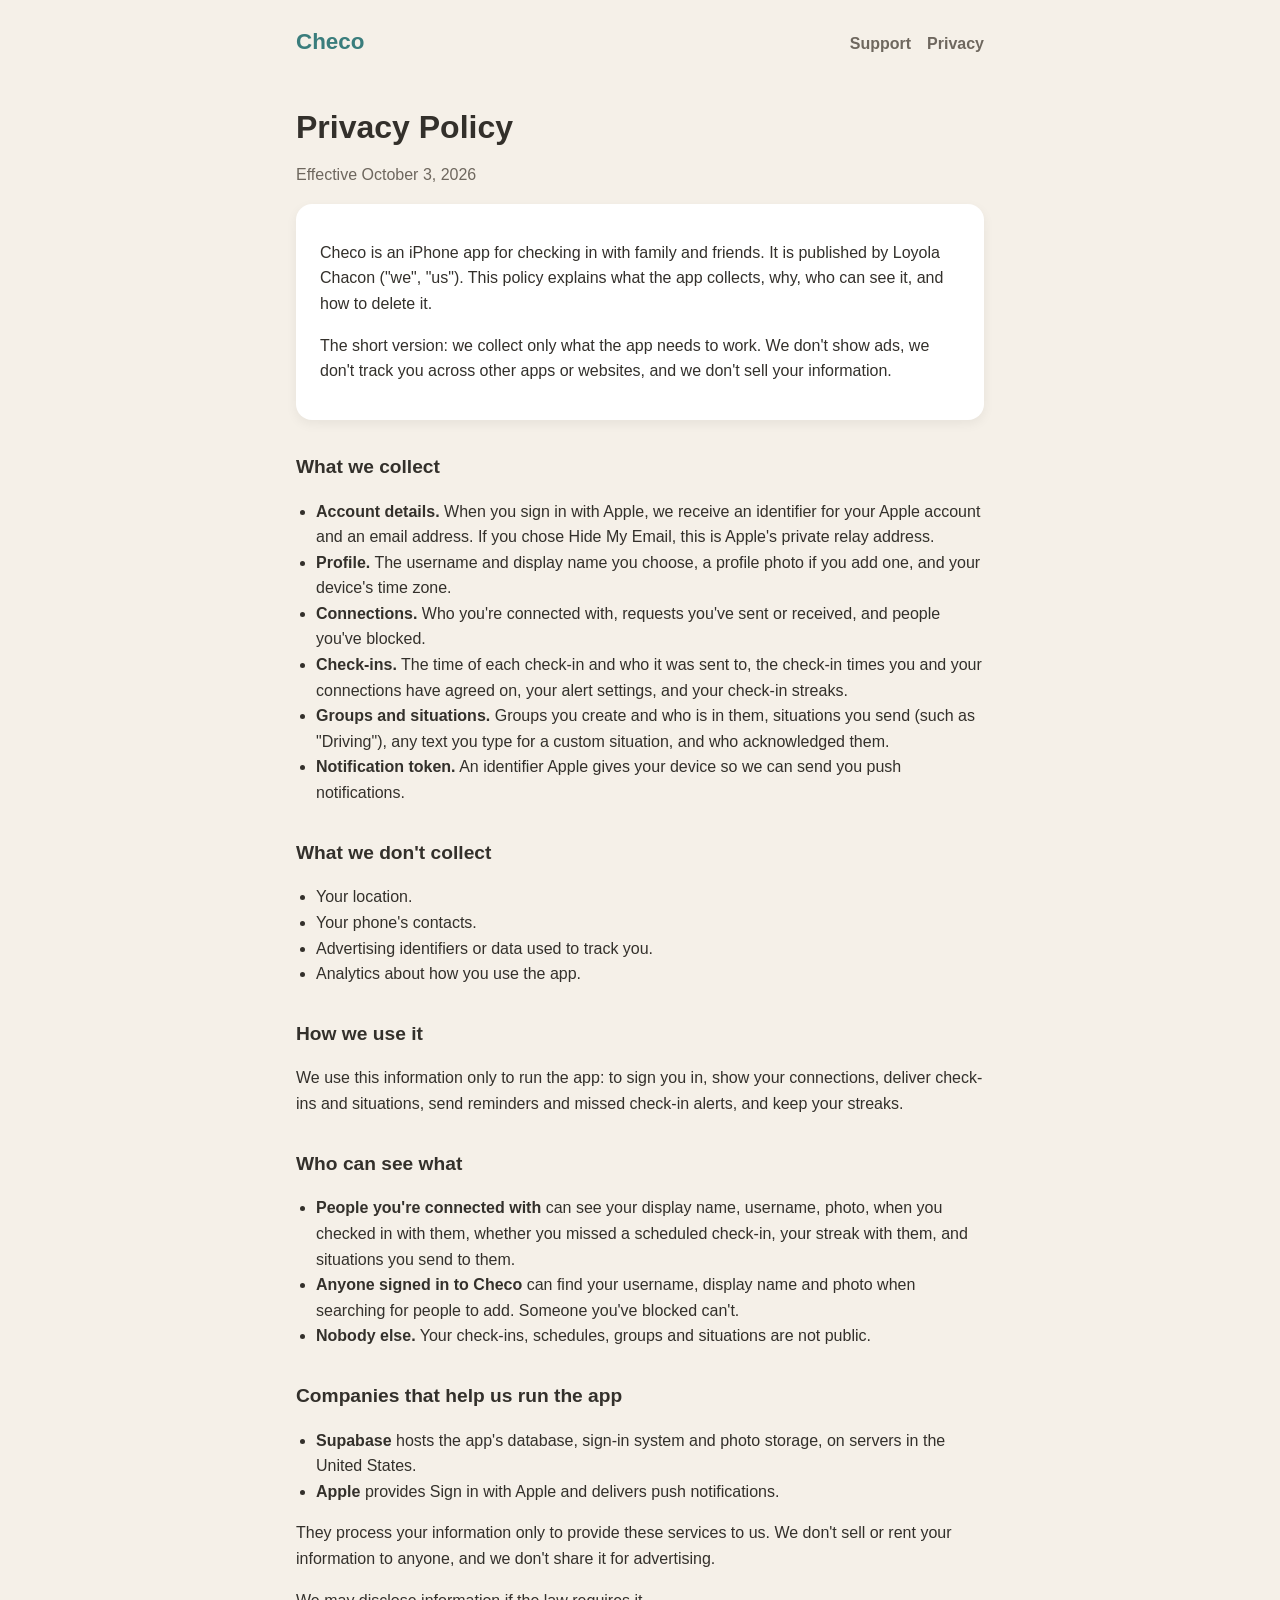
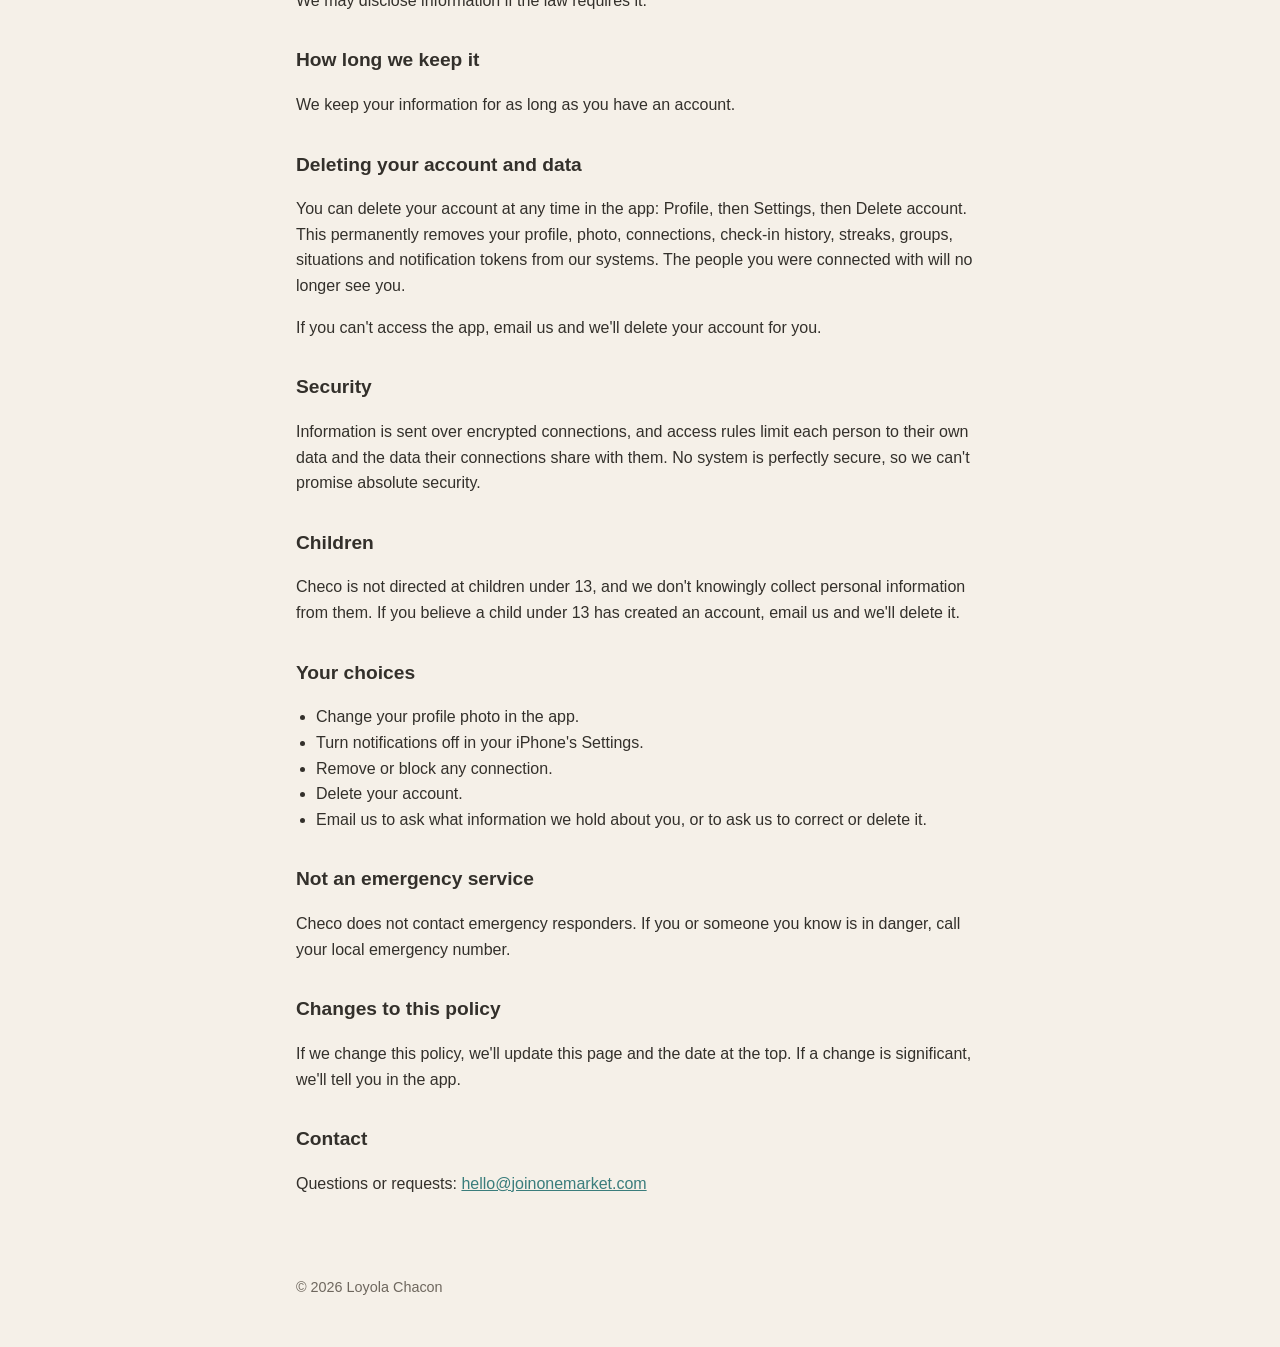
==== privacy.html @ 86e6b1ec "Checo site" ====
<!doctype html>
<html lang="en">
<head>
<meta charset="utf-8">
<meta name="viewport" content="width=device-width, initial-scale=1">
<title>Checo Privacy Policy</title>
<meta name="description" content="What the Checo app collects, why, and how to delete it.">
<link rel="stylesheet" href="style.css">
</head>
<body>
<header class="site"><a class="brand" href="./">Checo</a><nav><a href="support.html">Support</a><a href="privacy.html">Privacy</a></nav></header>
<main>
<h1>Privacy Policy</h1>
<p class="muted">Effective October 3, 2026</p>

<div class="card">
<p>Checo is an iPhone app for checking in with family and friends. It is published by Loyola Chacon ("we", "us"). This policy explains what the app collects, why, who can see it, and how to delete it.</p>
<p>The short version: we collect only what the app needs to work. We don't show ads, we don't track you across other apps or websites, and we don't sell your information.</p>
</div>

<h2>What we collect</h2>
<ul>
<li><strong>Account details.</strong> When you sign in with Apple, we receive an identifier for your Apple account and an email address. If you chose Hide My Email, this is Apple's private relay address.</li>
<li><strong>Profile.</strong> The username and display name you choose, a profile photo if you add one, and your device's time zone.</li>
<li><strong>Connections.</strong> Who you're connected with, requests you've sent or received, and people you've blocked.</li>
<li><strong>Check-ins.</strong> The time of each check-in and who it was sent to, the check-in times you and your connections have agreed on, your alert settings, and your check-in streaks.</li>
<li><strong>Groups and situations.</strong> Groups you create and who is in them, situations you send (such as "Driving"), any text you type for a custom situation, and who acknowledged them.</li>
<li><strong>Notification token.</strong> An identifier Apple gives your device so we can send you push notifications.</li>
</ul>

<h2>What we don't collect</h2>
<ul>
<li>Your location.</li>
<li>Your phone's contacts.</li>
<li>Advertising identifiers or data used to track you.</li>
<li>Analytics about how you use the app.</li>
</ul>

<h2>How we use it</h2>
<p>We use this information only to run the app: to sign you in, show your connections, deliver check-ins and situations, send reminders and missed check-in alerts, and keep your streaks.</p>

<h2>Who can see what</h2>
<ul>
<li><strong>People you're connected with</strong> can see your display name, username, photo, when you checked in with them, whether you missed a scheduled check-in, your streak with them, and situations you send to them.</li>
<li><strong>Anyone signed in to Checo</strong> can find your username, display name and photo when searching for people to add. Someone you've blocked can't.</li>
<li><strong>Nobody else.</strong> Your check-ins, schedules, groups and situations are not public.</li>
</ul>

<h2>Companies that help us run the app</h2>
<ul>
<li><strong>Supabase</strong> hosts the app's database, sign-in system and photo storage, on servers in the United States.</li>
<li><strong>Apple</strong> provides Sign in with Apple and delivers push notifications.</li>
</ul>
<p>They process your information only to provide these services to us. We don't sell or rent your information to anyone, and we don't share it for advertising.</p>
<p>We may disclose information if the law requires it.</p>

<h2>How long we keep it</h2>
<p>We keep your information for as long as you have an account.</p>

<h2>Deleting your account and data</h2>
<p>You can delete your account at any time in the app: Profile, then Settings, then Delete account. This permanently removes your profile, photo, connections, check-in history, streaks, groups, situations and notification tokens from our systems. The people you were connected with will no longer see you.</p>
<p>If you can't access the app, email us and we'll delete your account for you.</p>

<h2>Security</h2>
<p>Information is sent over encrypted connections, and access rules limit each person to their own data and the data their connections share with them. No system is perfectly secure, so we can't promise absolute security.</p>

<h2>Children</h2>
<p>Checo is not directed at children under 13, and we don't knowingly collect personal information from them. If you believe a child under 13 has created an account, email us and we'll delete it.</p>

<h2>Your choices</h2>
<ul>
<li>Change your profile photo in the app.</li>
<li>Turn notifications off in your iPhone's Settings.</li>
<li>Remove or block any connection.</li>
<li>Delete your account.</li>
<li>Email us to ask what information we hold about you, or to ask us to correct or delete it.</li>
</ul>

<h2>Not an emergency service</h2>
<p>Checo does not contact emergency responders. If you or someone you know is in danger, call your local emergency number.</p>

<h2>Changes to this policy</h2>
<p>If we change this policy, we'll update this page and the date at the top. If a change is significant, we'll tell you in the app.</p>

<h2>Contact</h2>
<p>Questions or requests: <a href="mailto:hello@joinonemarket.com?subject=Checo%20privacy">hello@joinonemarket.com</a></p>
</main>
<footer>&copy; 2026 Loyola Chacon</footer>
</body>
</html>
---- style.css ----
:root{--bg:#F5F0E8;--surface:#FFFFFF;--text:#33302B;--muted:#6E675E;--teal:#3A7D7C}
*{box-sizing:border-box}
body{margin:0;background:var(--bg);color:var(--text);font-family:ui-rounded,-apple-system,BlinkMacSystemFont,"Segoe UI",Roboto,Helvetica,Arial,sans-serif;line-height:1.6;-webkit-text-size-adjust:100%}
main{max-width:720px;margin:0 auto;padding:32px 16px 64px}
header.site{max-width:720px;margin:0 auto;padding:24px 16px 0;display:flex;justify-content:space-between;align-items:baseline;gap:16px;flex-wrap:wrap}
header.site a.brand{font-weight:800;font-size:1.4rem;color:var(--teal);text-decoration:none}
header.site nav a{color:var(--muted);text-decoration:none;margin-left:16px;font-weight:600}
header.site nav a:first-child{margin-left:0}
h1{font-size:2rem;line-height:1.2;margin:16px 0 8px}
h2{font-size:1.2rem;margin:32px 0 8px}
.card h2{margin-top:0}
.card{background:var(--surface);border-radius:16px;padding:20px 24px;margin:16px 0;box-shadow:0 4px 12px rgba(0,0,0,.06)}
.muted{color:var(--muted)}
a{color:var(--teal)}
ul{padding-left:20px}
footer{max-width:720px;margin:0 auto;padding:0 16px 48px;color:var(--muted);font-size:.9rem}
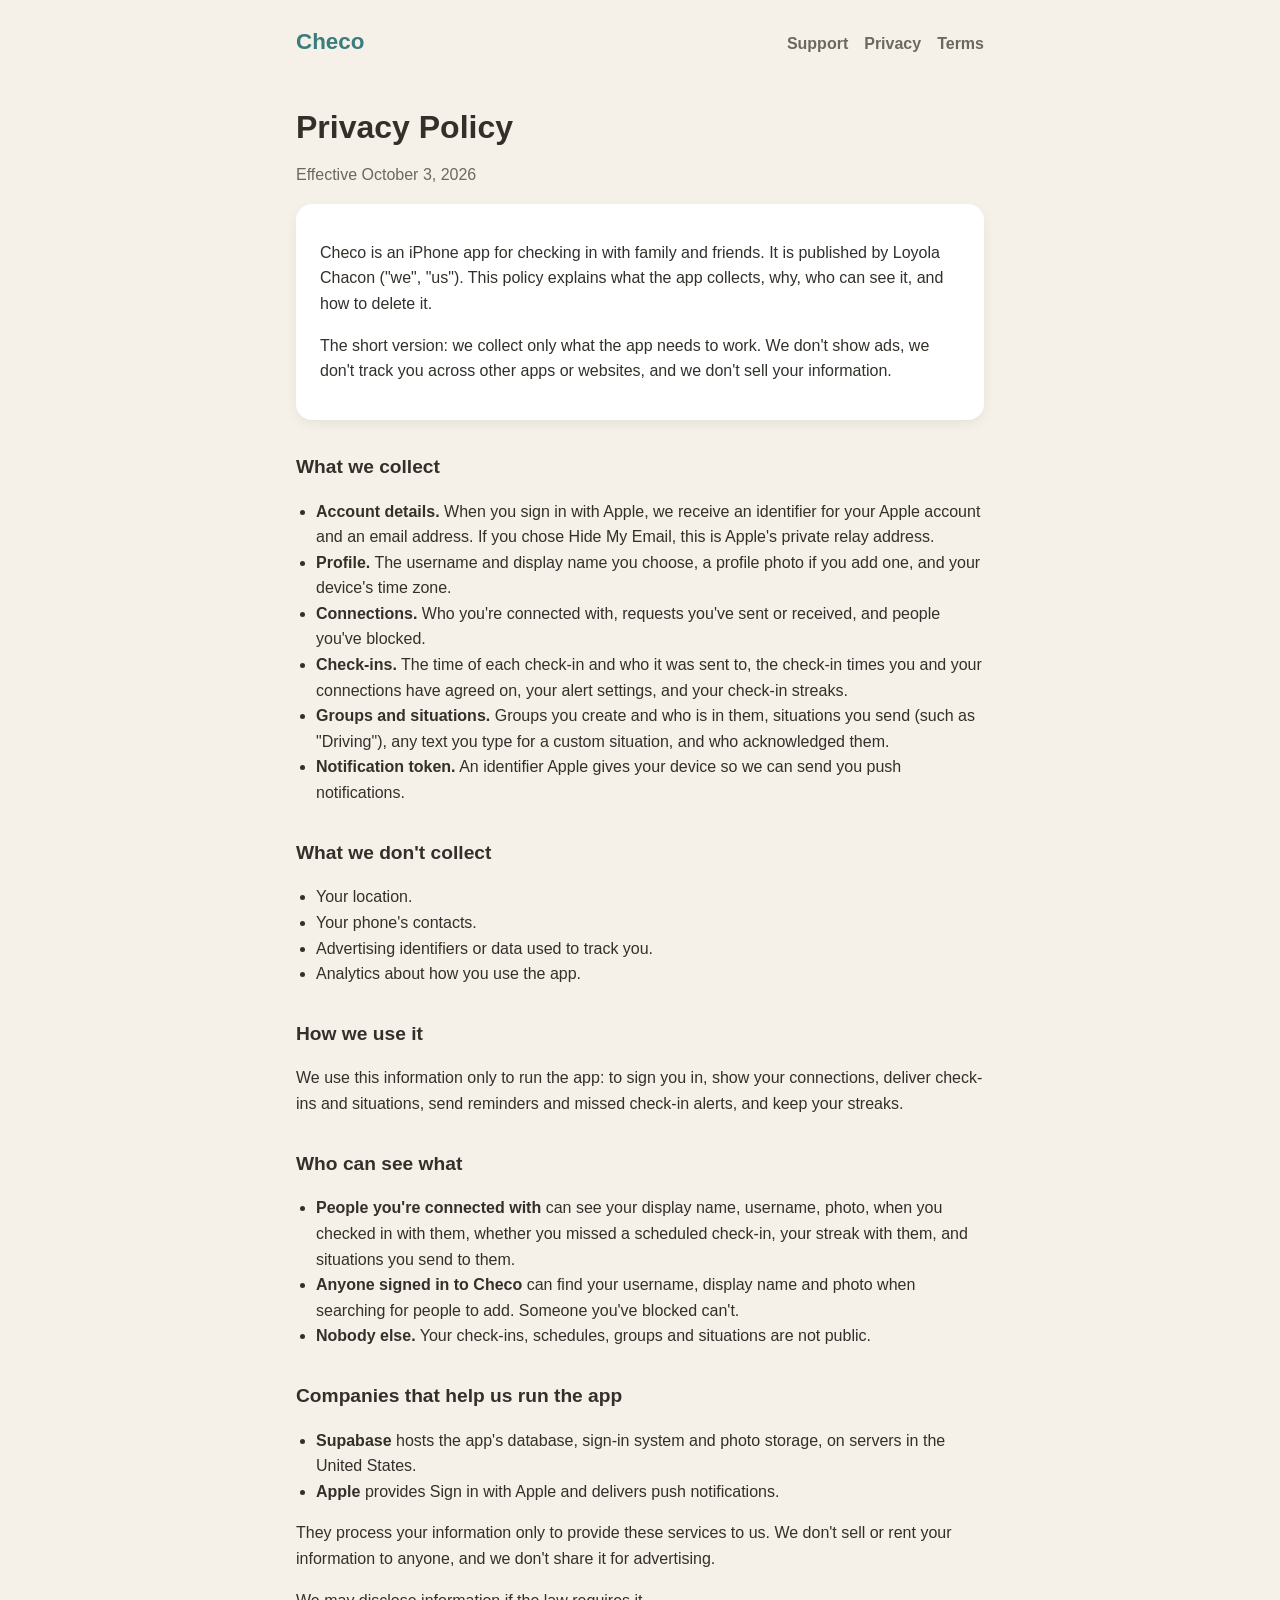
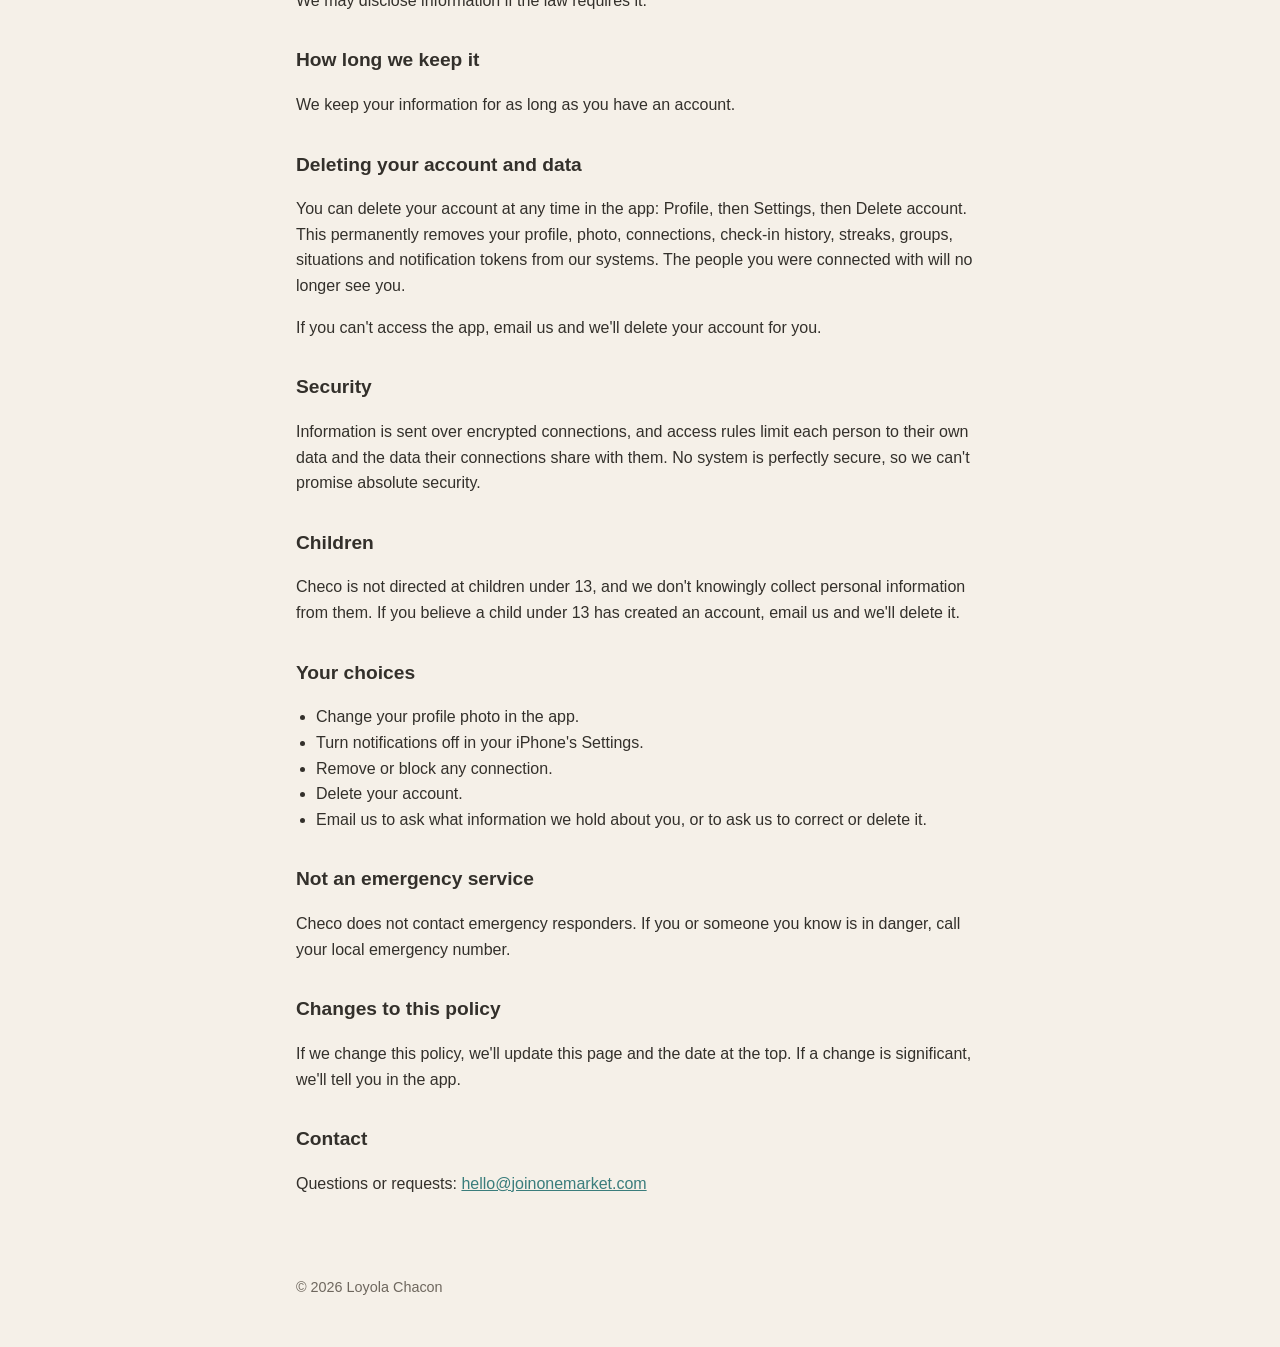
==== commit 4a8c1b63: "Add terms of use" ====
--- a/privacy.html
+++ b/privacy.html
@@ -8,7 +8,7 @@
 <link rel="stylesheet" href="style.css">
 </head>
 <body>
-<header class="site"><a class="brand" href="./">Checo</a><nav><a href="support.html">Support</a><a href="privacy.html">Privacy</a></nav></header>
+<header class="site"><a class="brand" href="./">Checo</a><nav><a href="support.html">Support</a><a href="privacy.html">Privacy</a><a href="terms.html">Terms</a></nav></header>
 <main>
 <h1>Privacy Policy</h1>
 <p class="muted">Effective October 3, 2026</p>
